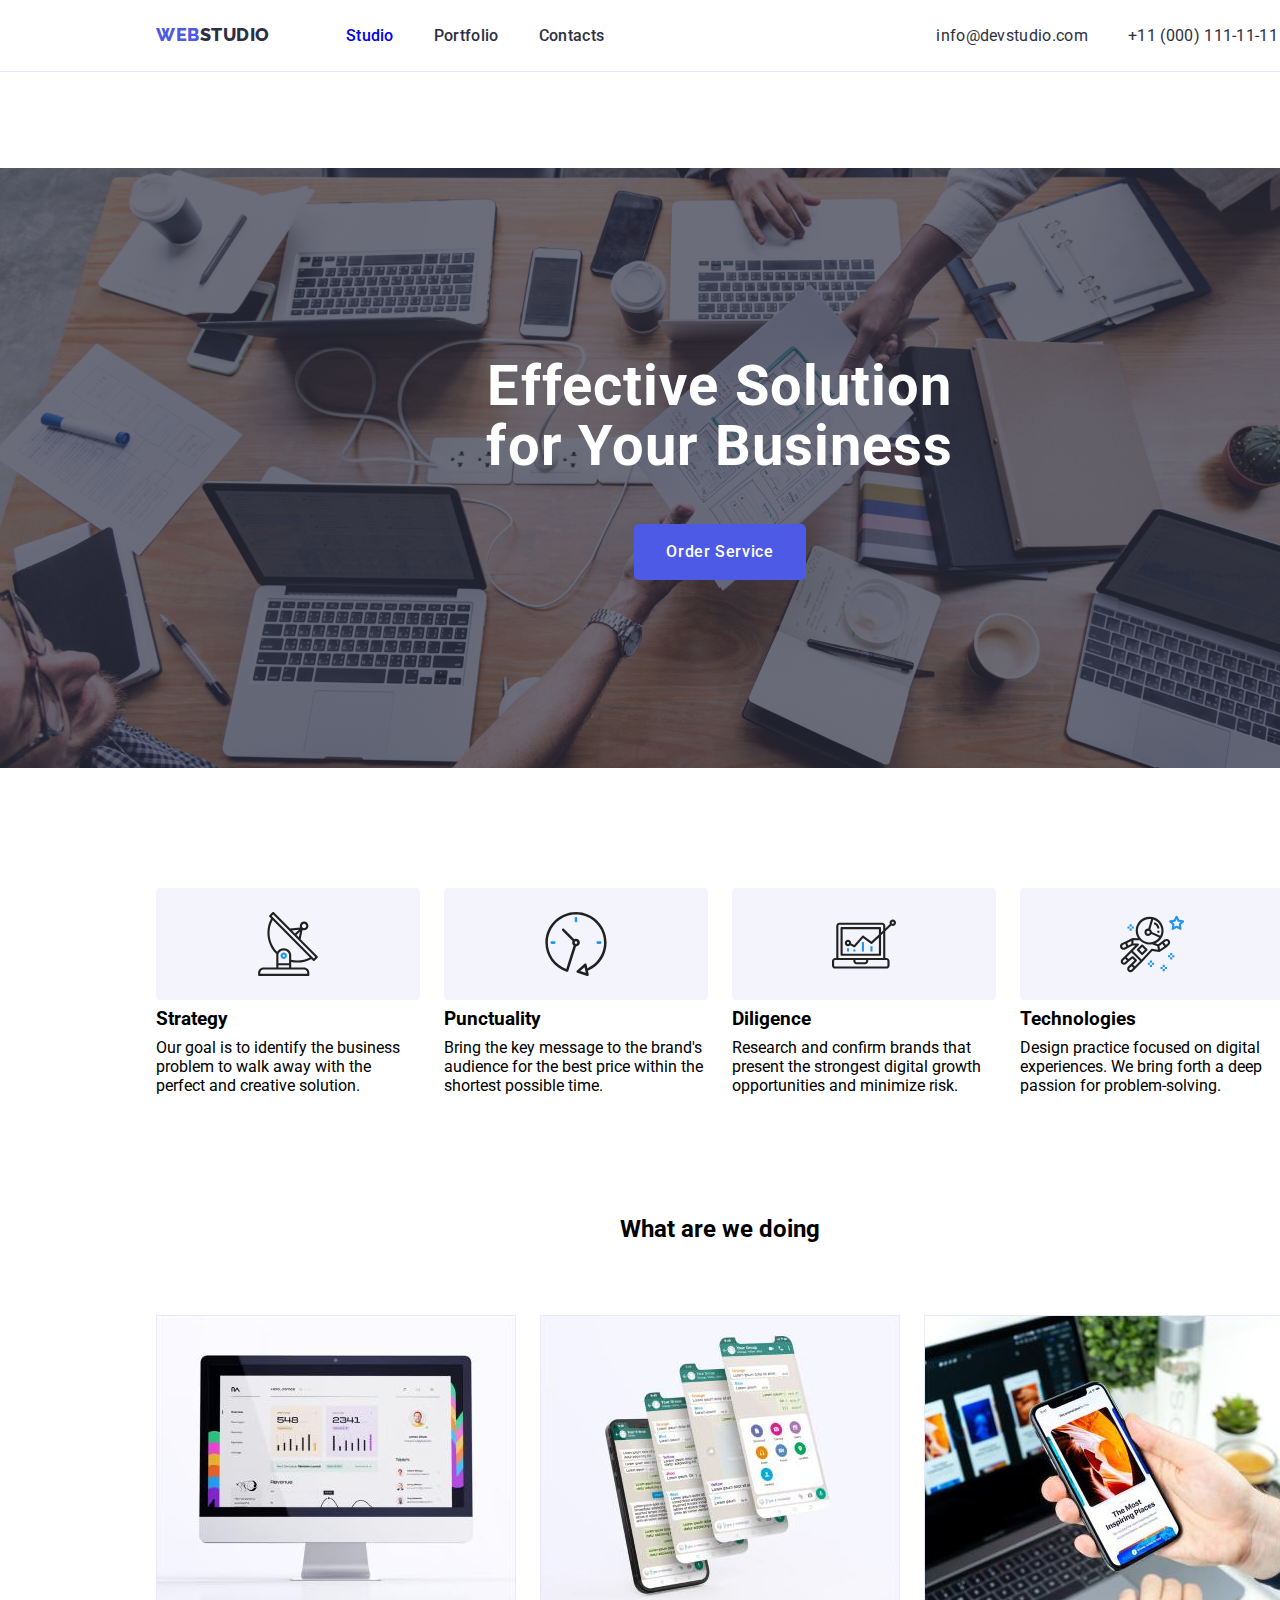
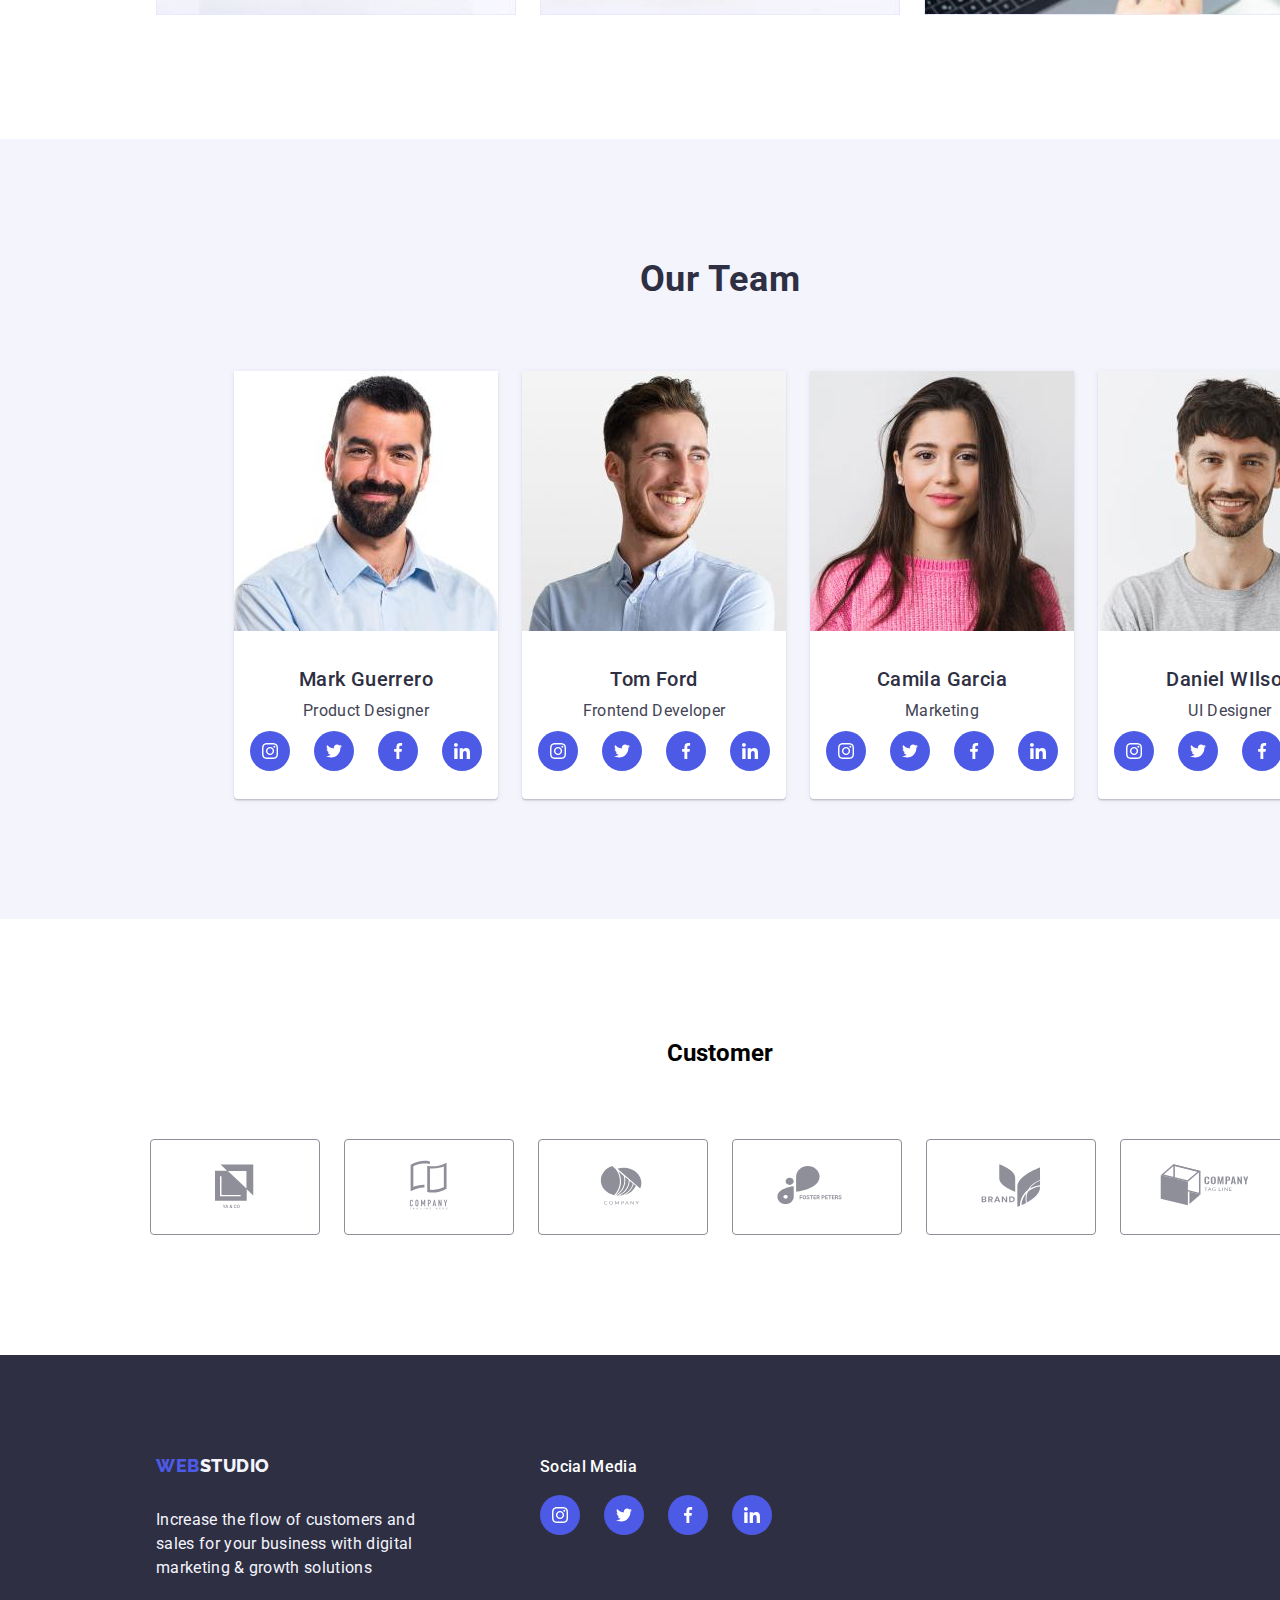
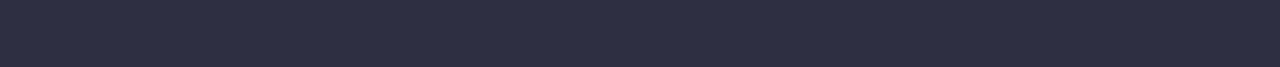
==== index.html @ 0f185a0c "Initial commit" ====
<!DOCTYPE html>
<!--homework #1-->
<html lang="en">
  <head>
    <meta charset="utf-8" />
    <meta http-equiv="x-ua-compatible" content="ie=edge" />
    <meta name="viewport" content="width=device-width, initial-scale=1.0" />
    <title>Effective Solutions for your Business</title>
    <link rel="stylesheet" href="./css/styles.css" />
    <link rel="preconnect" href="https://fonts.googleapis.com" />
    <link rel="preconnect" href="https://fonts.gstatic.com" crossorigin />
    <link
      href="https://fonts.googleapis.com/css2?family=Raleway:ital,wght@0,300;0,400;0,500;0,600;0,700;0,800;0,900;1,900&display=swap"
      rel="stylesheet"
    />
    <link rel="preconnect" href="https://fonts.googleapis.com" />
    <link rel="preconnect" href="https://fonts.gstatic.com" crossorigin />
    <link
      href="https://fonts.googleapis.com/css2?family=Roboto:wght@100;300;400;500;700;900&display=swap"
      rel="stylesheet"
    />
  </head>

  <body>
    <!--Start of header-->
    <!-- Navigation to other pages -->
    <header>
      <div class="topcontainer">
        <nav class="topline">
          <div class="logofull">
            <a class="logo" href="/"><span>WEB</span>STUDIO</a>
          </div>
          <div class="nav">
            <ul class="navigation">
              <li class="studio">
                <a href="/studio">Studio</a>
              </li>
              <li class="portfolio">
                <a href="./portfolio.html">Portfolio</a>
              </li>
              <li class="contacts">
                <a href="/contact">Contacts</a>
              </li>
            </ul>
          </div>
        </nav>

        <div class="tel-no">
          <ul class="emailandphone">
            <li class="email">
              <a href="mailto:info@devstudio.com">info@devstudio.com</a>
            </li>
            <li class="telno">
              <a href="tel:+11111111">+11 &#40;000&#41; 111-11-11</a>
            </li>
          </ul>
        </div>
      </div>
    </header>
    <!--End of Header-->

    <!--Start of Main-->
    <section>
      <div class="hero-container">
        <div class="hero-content">
          <h1>Effective Solution <br />for Your Business</h1>
          <button>Order Service</button>
        </div>
      </div>
    </section>

    <section>
      <ul class="vision">
        <li class="card">
          <div class="icons">
            <svg width="64" height="64">
              <use href="./images/icons.svg#antenna-1"></use>
            </svg>
          </div>
          <h3>Strategy</h3>
          <p>
            Our goal is to identify the business problem to walk away with the
            perfect and creative solution.
          </p>
        </li>
        <li class="card">
          <div class="icons">
            <svg width="64" height="64">
              <use href="./images/icons.svg#clock-1"></use>
            </svg>
          </div>
          <h3>Punctuality</h3>
          <p>
            Bring the key message to the brand's audience for the best price
            within the shortest possible time.
          </p>
        </li>
        <li class="card">
          <div class="icons">
            <svg width="64" height="64">
              <use href="./images/icons.svg#diagram-1"></use>
            </svg>
          </div>
          <h3>Diligence</h3>
          <p>
            Research and confirm brands that present the strongest digital
            growth opportunities and minimize risk.
          </p>
        </li>
        <li class="card">
          <div class="icons">
            <svg width="64" height="64">
              <use href="./images/icons.svg#astronaut-1"></use>
            </svg>
          </div>
          <h3>Technologies</h3>
          <p>
            Design practice focused on digital experiences. We bring forth a
            deep passion for problem-solving.
          </p>
        </li>
      </ul>
    </section>

    <section class="image-container">
      <h2 class="scope">What are we doing</h2>
      <ul class="image">
        <li><img src="./images/img1.jpg" alt="photo1" width="200" /></li>
        <li><img src="./images/img2.jpg" alt="photo2" width="200" /></li>
        <li><img src="./images/img3.jpg" alt="photo3" width="200" /></li>
      </ul>
    </section>

    <!--Team Members-->
    <section class="our-team">
      <div class="team-header">
        <h3 class="team">Our Team</h3>
      </div>
      <div class="teamphotos">
        <ul class="photos">
          <li class="mark">
            <img
              src="./images/markguerrero.jpg"
              alt="Mark Guerrero"
              width="264"
            />
            <div class="cardcontent">
              <h3>Mark Guerrero</h3>
              <p>Product Designer</p>
              <div class="socialmediaicons">
                <div class="socialmedia">
                  <a class="socialicon" href="#">
                    <svg width="16" height="16">
                      <use href="./images/icons.svg#instagram-2"></use>
                    </svg>
                  </a>
                </div>
                <div class="socialmedia">
                  <a class="socialicon" href="#">
                    <svg width="16" height="16">
                      <use href="./images/icons.svg#twitter-1"></use>
                    </svg>
                  </a>
                </div>
                <div class="socialmedia">
                  <a class="socialicon" href="#">
                    <svg width="16" height="16">
                      <use href="./images/icons.svg#facebook-1"></use>
                    </svg>
                  </a>
                </div>
                <div class="socialmedia">
                  <a class="socialicon" href="#">
                    <svg width="16" height="16">
                      <use href="./images/icons.svg#linkedin-1"></use>
                    </svg>
                  </a>
                </div>
              </div>
            </div>
          </li>
          <li>
            <img src="./images/tomford.jpg" alt="Tom Ford" width="264" />
            <div class="cardcontent">
              <h3>Tom Ford</h3>
              <p>Frontend Developer</p>
              <div class="socialmediaicons">
                <div class="socialmedia">
                  <a class="socialicon" href="#">
                    <svg width="16" height="16">
                      <use href="./images/icons.svg#instagram-2"></use>
                    </svg>
                  </a>
                </div>
                <div class="socialmedia">
                  <a class="socialicon" href="#">
                    <svg width="16" height="16">
                      <use href="./images/icons.svg#twitter-1"></use>
                    </svg>
                  </a>
                </div>
                <div class="socialmedia">
                  <a class="socialicon" href="#">
                    <svg width="16" height="16">
                      <use href="./images/icons.svg#facebook-1"></use>
                    </svg>
                  </a>
                </div>
                <div class="socialmedia">
                  <a class="socialicon" href="#">
                    <svg width="16" height="16">
                      <use href="./images/icons.svg#linkedin-1"></use>
                    </svg>
                  </a>
                </div>
              </div>
            </div>
          </li>
          <li>
            <img
              src="./images/camilagarcia.jpg"
              alt="Camila Garcia"
              width="264"
            />
            <div class="cardcontent">
              <h3>Camila Garcia</h3>
              <p>Marketing</p>
              <div class="socialmediaicons">
                <div class="socialmedia" href="#">
                  <a class="socialicon">
                    <svg width="16" height="16">
                      <use href="./images/icons.svg#instagram-2"></use>
                    </svg>
                  </a>
                </div>
                <div class="socialmedia">
                  <a class="socialicon" href="#">
                    <svg width="16" height="16">
                      <use href="./images/icons.svg#twitter-1"></use>
                    </svg>
                  </a>
                </div>
                <div class="socialmedia">
                  <a class="socialicon" href="#">
                    <svg width="16" height="16">
                      <use href="./images/icons.svg#facebook-1"></use>
                    </svg>
                  </a>
                </div>
                <div class="socialmedia">
                  <a class="socialicon" href="#">
                    <svg width="16" height="16">
                      <use href="./images/icons.svg#linkedin-1"></use>
                    </svg>
                  </a>
                </div>
              </div>
            </div>
          </li>
          <li>
            <img
              src="./images//danielwilson.jpg"
              alt="Daniel WIlson"
              width="264"
            />
            <div class="cardcontent">
              <h3>Daniel WIlson</h3>
              <p>UI Designer</p>
              <div class="socialmediaicons">
                <div class="socialmedia">
                  <a class="socialicon" href="#">
                    <svg width="16" height="16">
                      <use href="./images/icons.svg#instagram-2"></use>
                    </svg>
                  </a>
                </div>
                <div class="socialmedia">
                  <a class="socialicon" href="#">
                    <svg width="16" height="16">
                      <use href="./images/icons.svg#twitter-1"></use>
                    </svg>
                  </a>
                </div>
                <div class="socialmedia">
                  <a class="socialicon" href="#">
                    <svg width="16" height="16">
                      <use href="./images/icons.svg#facebook-1"></use>
                    </svg>
                  </a>
                </div>
                <div class="socialmedia">
                  <a class="socialicon" href="#">
                    <svg width="16" height="16">
                      <use href="./images/icons.svg#linkedin-1"></use>
                    </svg>
                  </a>
                </div>
              </div>
            </div>
          </li>
        </ul>
      </div>
    </section>

    <!-- CUSTOMERS -->

    <section class="customers">
      <h2 class="customerheader">Customer</h2>

      <ul class="customer">
        <li class="customerlogo">
          <a class="clientlogo">
            <svg width="104" height="56">
              <use href="./images/icons.svg#Logo-6"></use>
            </svg>
          </a>
        </li>
        <li class="customerlogo">
          <a class="clientlogo">
            <svg width="104" height="56">
              <use href="./images/icons.svg#Logo-4"></use>
            </svg>
          </a>
        </li>
        <li class="customerlogo">
          <a class="clientlogo">
            <svg width="104" height="56">
              <use href="./images/icons.svg#Logo-3"></use>
            </svg>
          </a>
        </li>
        <li class="customerlogo">
          <a class="clientlogo">
            <svg width="104" height="56">
              <use href="./images/icons.svg#Logo-2"></use>
            </svg>
          </a>
        </li>
        <li class="customerlogo">
          <a class="clientlogo">
            <svg width="104" height="56">
              <use href="./images/icons.svg#Logo"></use>
            </svg>
          </a>
        </li>
        <li class="customerlogo">
          <a class="clientlogo">
            <svg width="104" height="56">
              <use href="./images/icons.svg#Logo-1"></use>
            </svg>
          </a>
        </li>
      </ul>
    </section>

    <!--End of Main-->

    <!--Start of Footer-->
    <footer>
      <div class="footersection">
        <div class="footer-content">
          <a class="logofooter" href="#"><span>WEB</span>STUDIO</a>
          <p class="footermessage">
            Increase the flow of customers and sales for your business with
            digital marketing & growth solutions
          </p>
        </div>
        <div class="footersocialmedia">
          <h3 class="socialmediafooter">Social Media</h3>
          <div class="socialmediaicons-1">
            <div class="socialmedia-1">
              <a class="socialicons" href="#">
                <svg width="16" height="16">
                  <use href="./images/icons.svg#instagram-2"></use>
                </svg>
              </a>
            </div>
            <div class="socialmedia-1">
              <a class="socialicons" href="#">
                <svg width="16" height="16">
                  <use href="./images/icons.svg#twitter-1"></use>
                </svg>
              </a>
            </div>
            <div class="socialmedia-1">
              <a class="socialicons" href="#">
                <svg width="16" height="16">
                  <use href="./images/icons.svg#facebook-1"></use>
                </svg>
              </a>
            </div>
            <div class="socialmedia-1">
              <a class="socialicons" href="#">
                <svg width="16" height="16">
                  <use href="./images/icons.svg#linkedin-1"></use>
                </svg>
              </a>
            </div>
          </div>
        </div>
      </div>
    </footer>
  </body>
</html>
---- css/styles.css ----
:root {
    --NAVY-BLUE: #2E2F42;
    --IRIS: #4D5AE5;
}

* {
    margin: 0;
    padding: 0;
    box-sizing: border-box;
}

body {
    background-color: #fff;
    font-family: 'Roboto';
    width: 1440px;
    height: 2592px;
    margin: 0 auto;
}

/* start headliner design*/

.logo {
    color: var(--NAVY-BLUE);
    font-family: Raleway;
    font-size: 18px;
    font-style: normal;
    font-weight: 800;
    line-height: 21px;
    letter-spacing: 0.54px;
    text-transform: uppercase;
}

span {
    color: var(--IRIS);
    font-family: 'Raleway', sans-serif;
    font-size: 18px;
    font-style: normal;
    font-weight: 800;
    line-height: 21px;
    initial-letter: 0.54px;
    text-transform: uppercase;
}


nav a {
    text-decoration: none;
}

.navigation {
    font-family: 'Roboto';
    font-size: 16px;
    font-style: normal;
    font-weight: 500;
    line-height: 24px;
    letter-spacing: 0.32px;
    list-style: none;

}

.portfolio a,
.contacts a {
    color: var(--NAVY-BLUE);
}

.emailandphone {
    font-family: Roboto;
    font-size: 16px;
    font-style: normal;
    font-weight: 400;
    line-height: 24px;
    letter-spacing: 0.32px;
    list-style: none;
}

.emailandphone a {
    text-decoration: none;
    color: var(--NAVY-BLUE);
}

.topcontainer {
    border-bottom: 1px solid var(--CORNFLOWER, #E7E9FC);
    background: var(--WHITE, #FFF);
}

/* end headliner design */


/* start of headliner layout */

.topcontainer {
    display: flex;
    align-items: center;
    /* justify-content:flex-start; */
    width: 1440px;
    height: 72px;
    margin-bottom: 96px;
}

.topcontainer .logo {
    display: flex;
    /* align-content: flex-start; */
    /* align-items: start; */
    margin-left: 156px;
}

.topcontainer .topline {
    display: flex;
    /* align-content: flex-start; */
    /* align-items: flex-start; */
    /* justify-content: flex-start; */
}

.topcontainer .navigation {
    display: flex;
    /* justify-content: right; */
    margin-left: 76px;
    gap: 40px
}

.emailandphone {
    display: flex;
    align-items: center;
    margin-left: 332px;
    /* justify-content: right; */
    gap: 40px;
}

/* end of headliner layout */





/* banner */

.hero-container {
    height: 600px;  
    background-color: var(--NAVY-BLUE);
    background-image: linear-gradient(to bottom,
    rgba(46, 47, 66, 0.70),
    rgba(46, 47, 66, 0.70)),
    url("../images/people-office-1.jpg");
}

.hero-container h1{
    color: #fff;
}

.hero-container button{
    position: relative;
    left: 0px;
    bottom: 0px;
    background-color: var(--IRIS);
    border: 0;
    border-radius: 5px;
    color: #fff;

}
h1 {
    color: var(--WHITE, #FFF);
    text-align: center;

    /* Header 1 */
    font-family: Roboto;
    font-size: 56px;
    font-style: normal;
    font-weight: 700;
    line-height: 60px;
    /* 107.143% */
    letter-spacing: 1.12px;
    text-align: center;    
}

button {color: var(--WHITE, #FFF);

    /* Button Text */
    font-family: Roboto;
    font-size: 16px;
    font-style: normal;
    font-weight: 500;
    line-height: 24px;
    /* 150% */
    letter-spacing: 0.64px;}
/* end of banner */

/* start hero container */
.hero-container{
    display: flex;
    justify-content: center;
    align-items: center;
}

.hero-container .hero-content{
    /* margin-top: 100px ; */
    display: flex;
    justify-content: center;
    flex-direction: column;
    align-items: center;
}

.hero-content button{
    margin-top: 48px;
    padding: 16px 32px;
}
/* end hero container */






/* section */
.vision{
    display: flex;
    /* justify-content: space-around; */
    margin:120px 156px;
}

.vision li{
    width: 264px;
}



section .vision .card:not(:nth-child(1)){
    margin-left: 24px;
}
/* end section */





/* WHAT ARE WE DOING */

.image-container{
    display: flex;
    flex-direction: column;
}

.image-container .image{
    display: flex;
    margin-left: 156px;
}

.image-container .image img{
    width: 360px;
    height: 300px;
    margin-right: 24px;
}
.image li {
    list-style: none
}

/* WHAT ARE WE DOING */






/* body */




/* WHAT WE DO LAYOUT */
.scope {
    text-align: center;
    margin-bottom: 72px;
}

.icons {
    display: flex;
    justify-content: center;
    border-radius: 4px;
    background: var(--CLOUD, #F4F4FD);
    align-items: center;
    padding: 24px 100px;
}

.vision li {
    display: flex;
    flex-direction: column;
    gap: 8px;
}


/* team members layout */
/*  OUR TEAM DESIGN */
.our-team{
    background-color: #F4F4FD;
    margin-top: 120px;
    padding-bottom: 120px;
    padding-top: 120px;
    
}

.team {
    color: var(--NAVY-BLUE, #2E2F42);
    text-align: center;
    /* Header 2 */
    font-family: Roboto;
    font-size: 36px;
    font-style: normal;
    font-weight: 700;
    line-height: 40px;
    /* 111.111% */
    letter-spacing: 0.72px;
    text-transform: capitalize;}



.photos li{
    width: 264px;
    height: 428px;
    background-color: #FFFFFF;
    border-radius: 0px 0px 4px 4px;
    box-shadow: 0px 2px 1px 0px rgba(46, 47, 66, 0.08),
            0px 1px 1px 0px rgba(46, 47, 66, 0.16),
            0px 1px 6px 0px rgba(46, 47, 66, 0.08);
    
    }

        
.photos h3{
    color: var(--NAVY-BLUE, #2E2F42);
    text-align: left;
    /* Header 3 */
    font-family: Roboto;
    font-size: 20px;
    font-style: normal;
    font-weight: 500;
    line-height: 24px;
    /* 120% */
    letter-spacing: 0.4px;
}
        
.photos p{
    color: var(--SLATE, #434455);
    text-align: left;
    /* Body */
    font-family: Roboto;
    font-size: 16px;
    font-style: normal;
    font-weight: 400;
    line-height: 24px;
    /* 150% */
    letter-spacing: 0.32px;
}

.photos {
    list-style: none;
    display: flex;
    justify-self: center;
    gap: 24px;
    padding-top: 72px;
    margin-left: 156px;


.socialicon {
    fill: #fff;   
        }

.socialmedia {
    display: flex;
    /* justify-content: center; */
    background-color: #4D5AE5;
    padding: 12px;
    border-radius: 20px;
    width: 40px;
    height: 40px;
     }
        
.socialmediaicons {
    display: flex;
    align-content: center;
    gap:24px;
     }
        
 .cardcontent {
    display: flex;
    width: 232px;
    flex-direction: column;
    justify-content: center;
    align-items: center;
    gap: 8px;
    margin-left: 16px;  
    padding-top: 32px;  
    }
}

    /* END OUR TEAM DESIGN */
        
        
    /* CUSTOMERS DESIGN AND LAYOUT */
        
        
.customerheader {
    display: flex;
    justify-content: center;
    padding-top: 120px;
    padding-bottom: 72px;      
    }

.customer {
    list-style: none;
    display: flex;
    justify-content: center;
    gap: 24px;
    padding-bottom: 120px;
}


.customerlogo {
    display: flex;
    align-content: center;
    fill:#8E8F99;
    padding: 16px 32px;
    border-radius: 4px;
    border: 1px solid var(--LIGHT-SLATE, #8E8F99);    
}

.clientlogo {
       padding-top: 2px;
}

 /* CUSTOMERS DESIGN AND LAYOUT */


 

/* end of body */






/* footer */
.logofooter {
    color: var(--CLOUD, #F4F4FD);
    font-family: Raleway;
    font-size: 18px;
    font-style: normal;
    font-weight: 800;
    line-height: 21px;
    letter-spacing: 0.54px;
    text-transform: uppercase;

}

span {
    color: var(--IRIS);
    font-family: 'Raleway', sans-serif;
    font-size: 18px;
    font-style: normal;
    font-weight: 800;
    line-height: 21px;
    initial-letter: 0.54px;
    text-transform: uppercase;
}

footer {
    /* width: 1440px; */
    height: 312px;
    background-color: var(--NAVY-BLUE);
}

footer .footer-content{
    flex-direction: column;
    display: flex;
    padding-left: 156px;
}

footer a{
    text-decoration: none;
    margin-bottom: 16px;
}

.hero-container h1 {
    color: #fff;
}

.footermessage {
    color: var(--CLOUD, #F4F4FD);
    /* Body */
    font-family: Roboto;
    font-size: 16px;
    font-style: normal;
    font-weight: 400;
    line-height: 24px;
    letter-spacing: 0.32px;
    width: 264px;
    margin-top:16px;
}


/* SOCIAL MEDIA FOOTER */


.socialmediafooter {
    color: var(--WHITE, #FFF);

    /* Body Medium */
    font-family: Roboto;
    font-size: 16px;
    font-style: normal;
    font-weight: 500;
    line-height: 24px;
    /* 150% */
    letter-spacing: 0.32px;
}

.socialicons {
    fill: #fff;
}

.socialmedia-1 {
    display: flex;
    /* justify-content: center; */
    background-color: #4D5AE5;
    padding: 12px;
    border-radius: 20px;
    width: 40px;
    height: 40px;
}

.socialmediaicons-1 {
    display: flex;
    align-content: center;
    gap: 24px;
}
/* SOCIAL MEDIA FOOTER */

.footersection {
    display: flex;
    gap: 120px;
    padding-top: 100px;
   
    
}
.footersocialmedia {
    display: flex;
    flex-direction: column;
    gap: 16px;
}

/* end of footer */




/* Navigation Interaction */
.portfolio a:hover,
.contacts a:hover {
    color: #6063a3;
}

.studio a:hover {
    color: #5c5e7f;
}

.hero-container button:hover {
    color: var(--NAVY-BLUE);
    background-color: #FFF;
}

.emailandphone a:hover,
footer p:hover {
    color: #4D5AE5;
}

.socialmedia-1:hover {
    transform: scale(1.2);   
}

.socialmedia:hover {
    transform: scale(1.2);
}
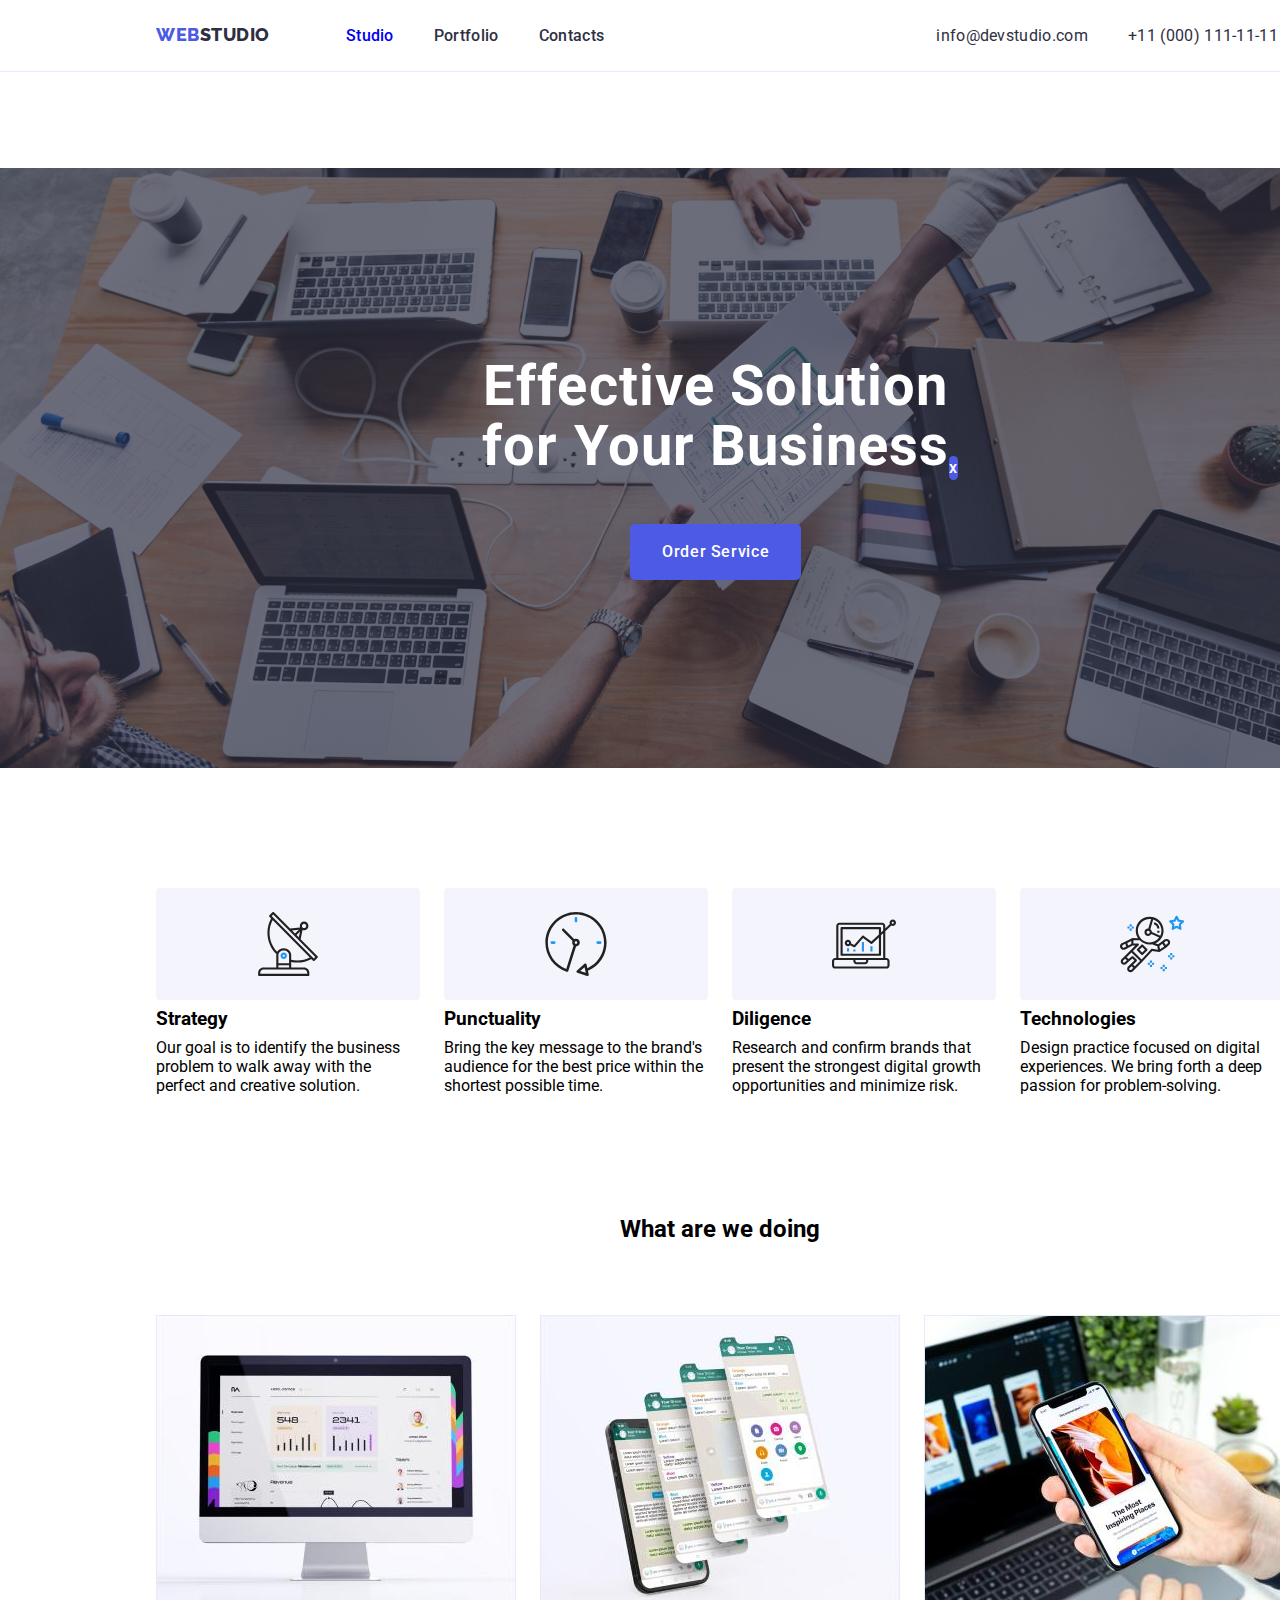
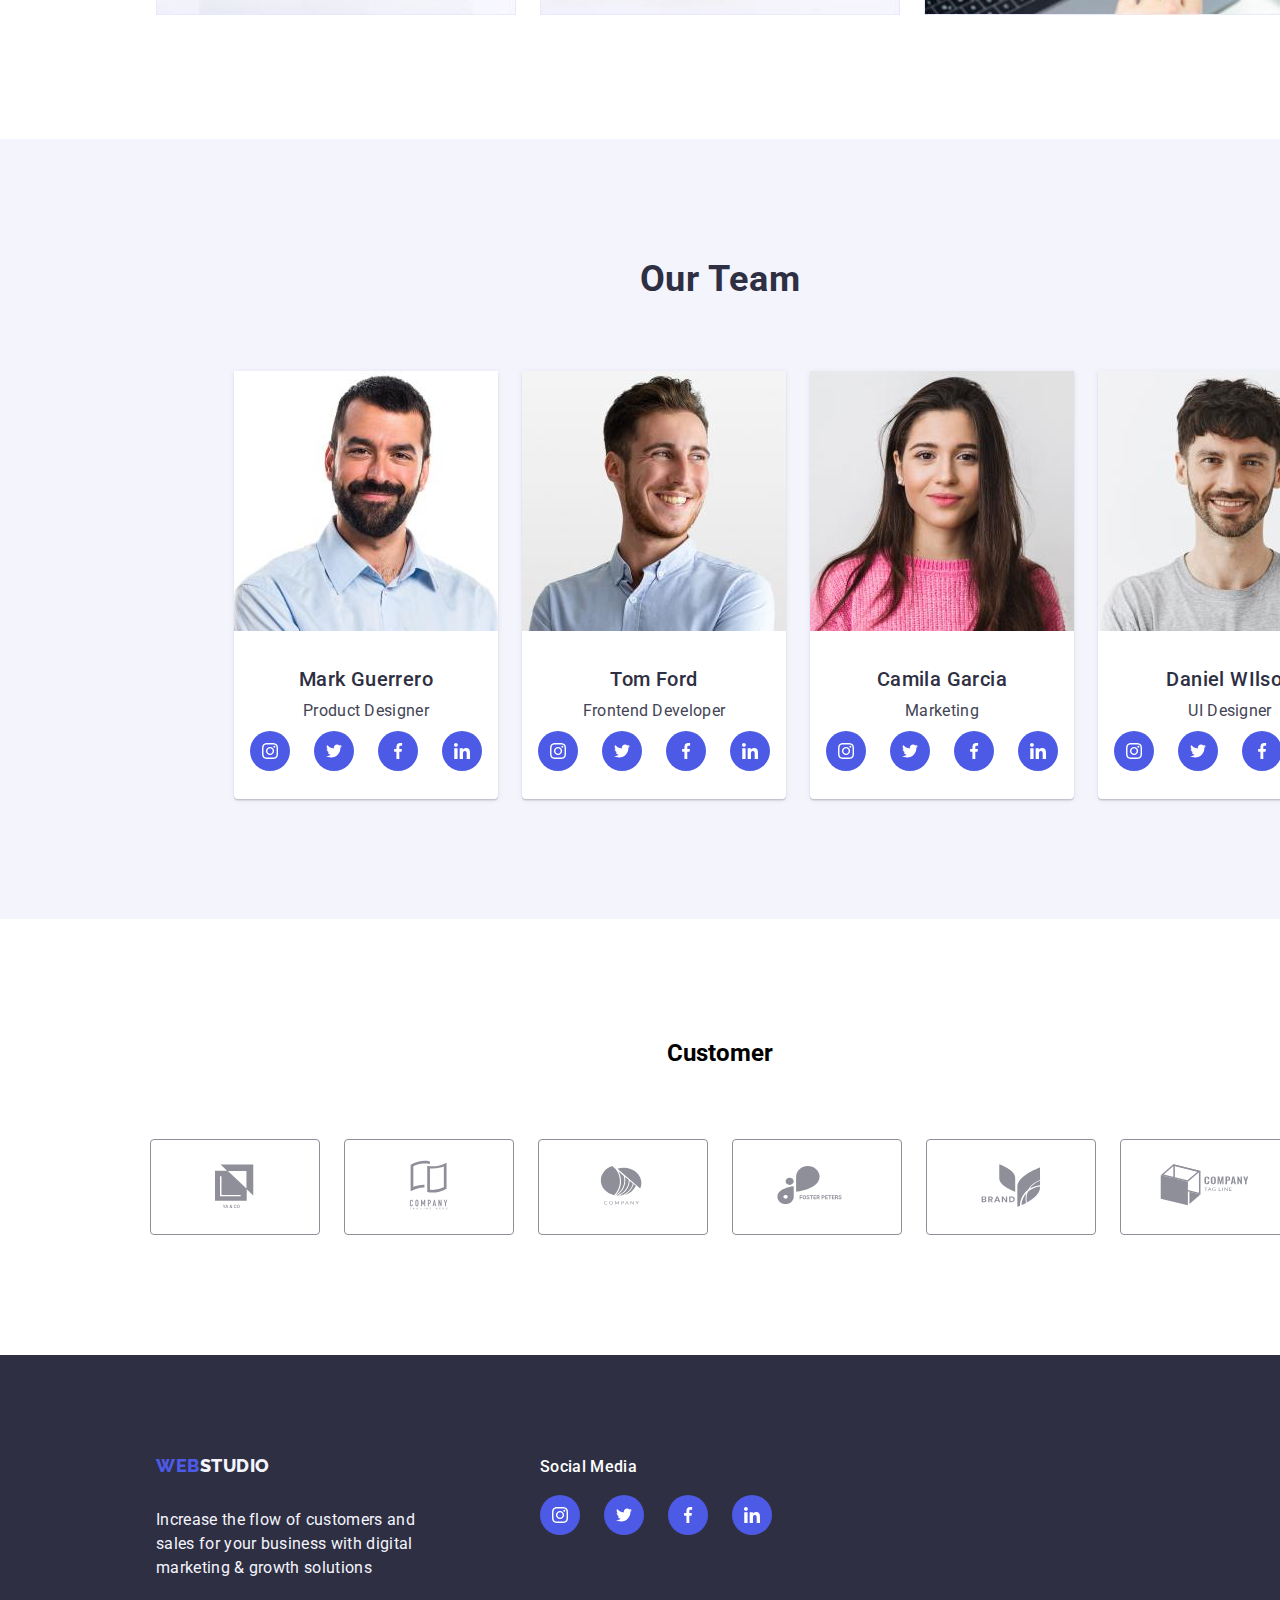
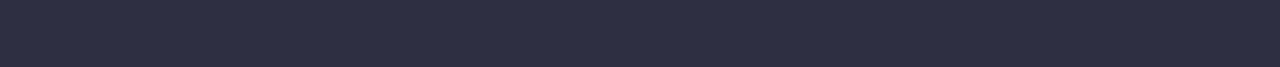
==== commit f7e2d1e9: "hw05 1st commit" ====
--- a/index.html
+++ b/index.html
@@ -64,7 +64,10 @@
       <div class="hero-container">
         <div class="hero-content">
           <h1>Effective Solution <br />for Your Business</h1>
-          <button>Order Service</button>
+          <button class="orderbutton">Order Service</button>
+        </div>
+        <div class="modalbutton">
+          <button class="closebutton">x</button>
         </div>
       </div>
     </section>
--- a/css/styles.css
+++ b/css/styles.css
@@ -577,4 +577,11 @@
 
 .socialmedia:hover {
     transform: scale(1.2);
-}+}
+
+
+
+
+/* MODAL */
+
+
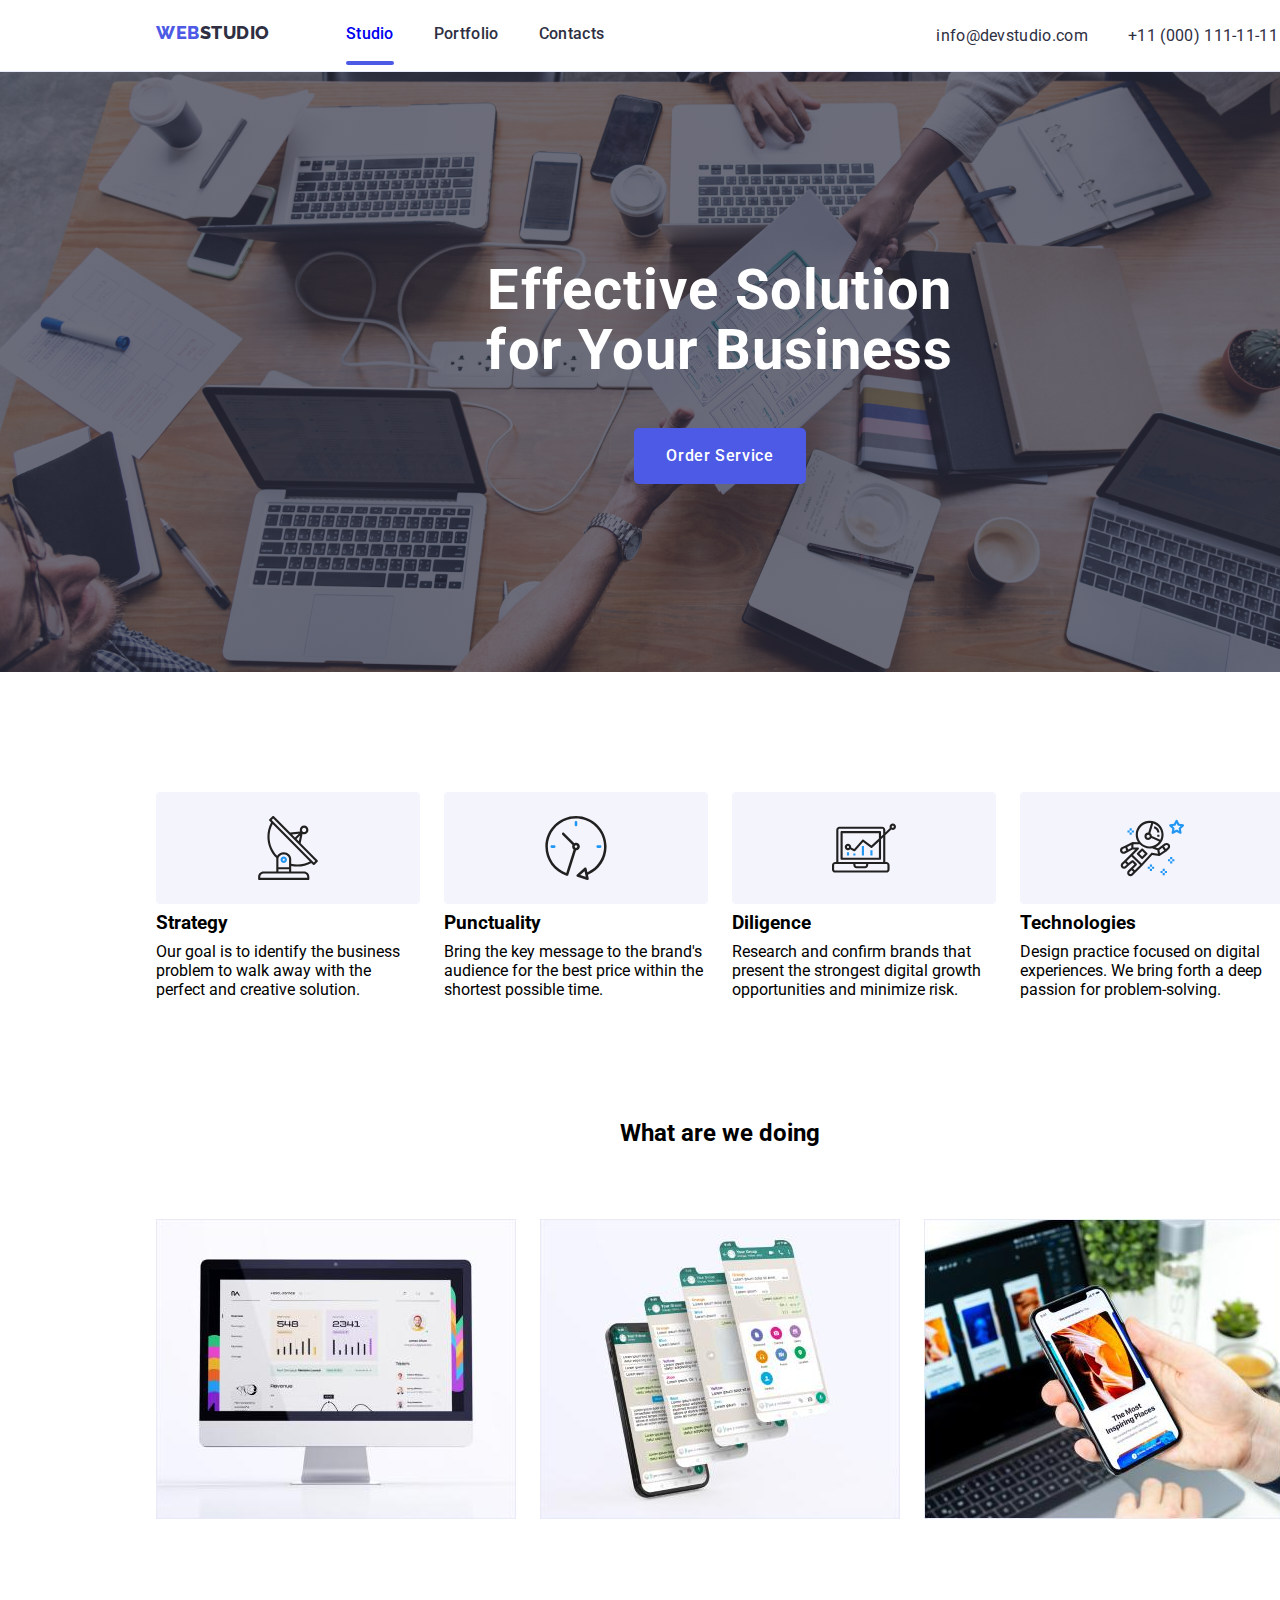
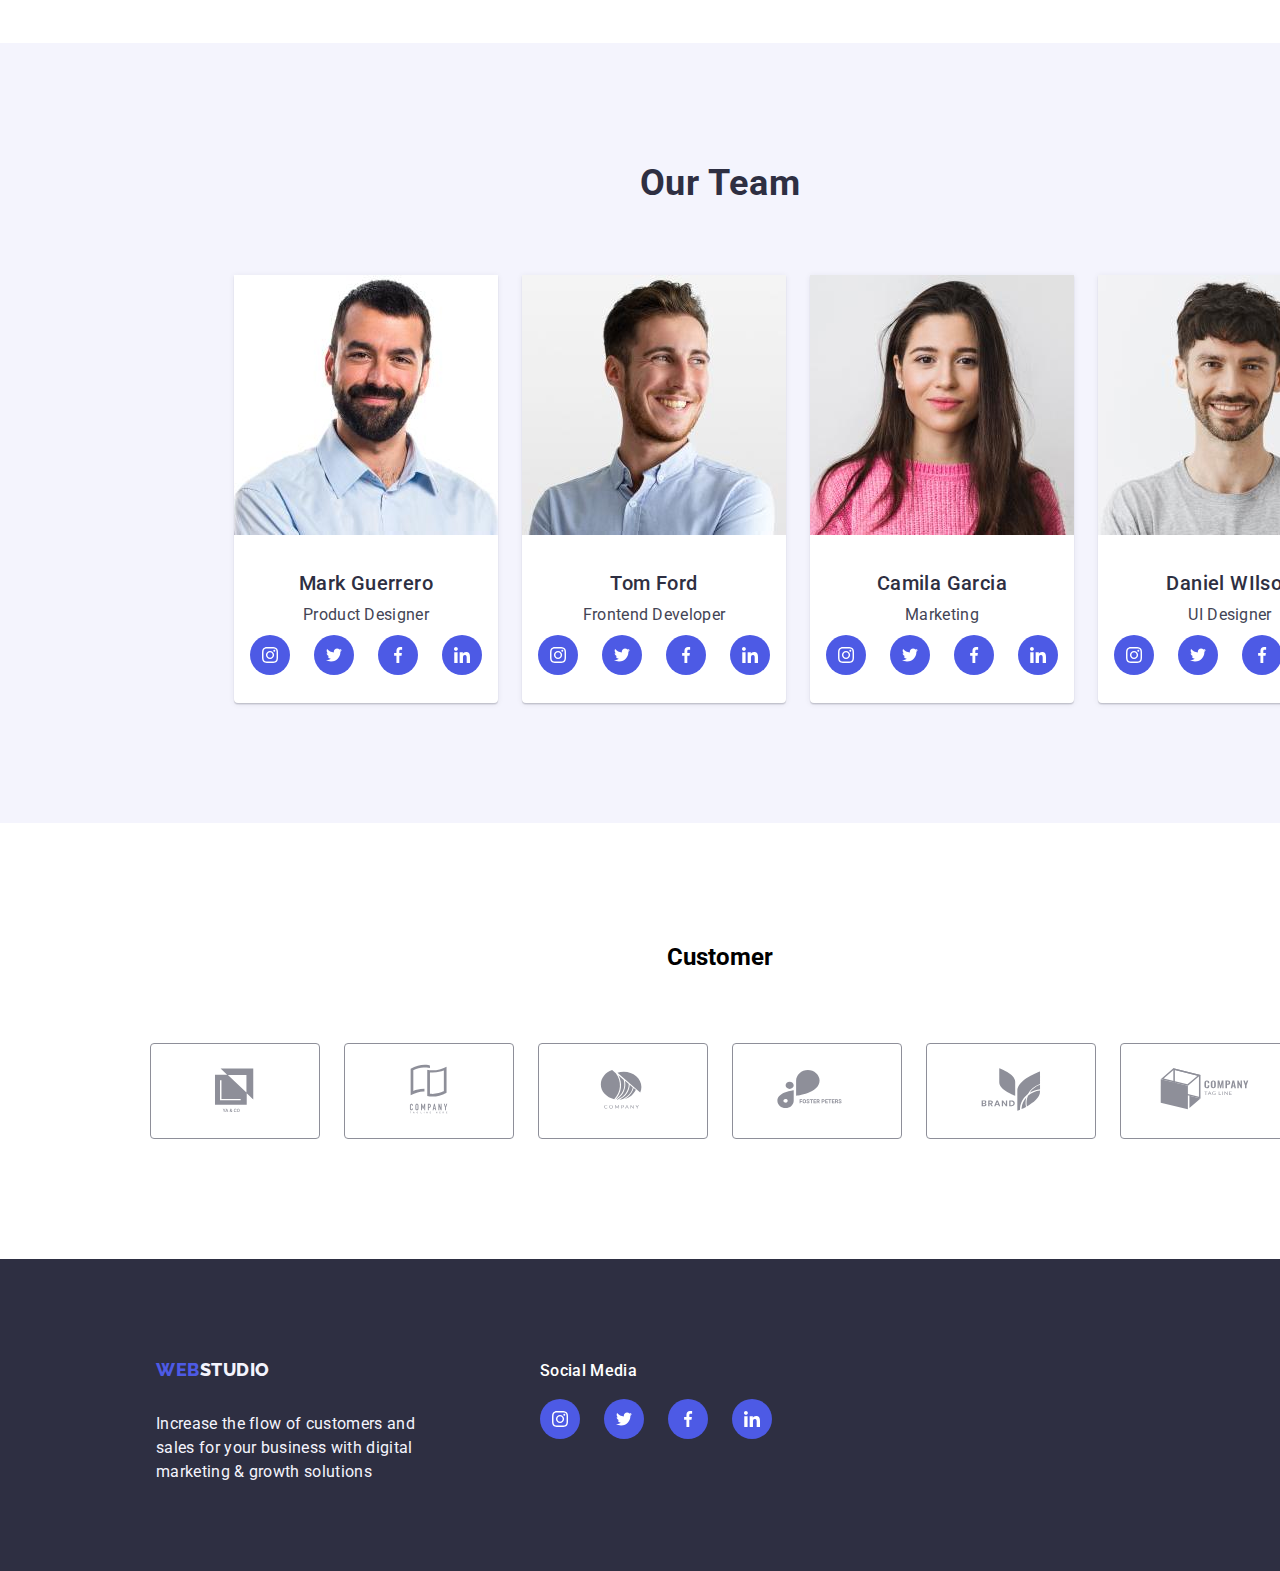
==== commit acc89264: "2nd commit" ====
--- a/index.html
+++ b/index.html
@@ -32,8 +32,8 @@
           </div>
           <div class="nav">
             <ul class="navigation">
-              <li class="studio">
-                <a href="/studio">Studio</a>
+              <li class="studio active">
+                <a href="./index.html">Studio</a>
               </li>
               <li class="portfolio">
                 <a href="./portfolio.html">Portfolio</a>
@@ -60,14 +60,18 @@
     <!--End of Header-->
 
     <!--Start of Main-->
-    <section>
+    <section class="herobanner">
       <div class="hero-container">
         <div class="hero-content">
           <h1>Effective Solution <br />for Your Business</h1>
-          <button class="orderbutton">Order Service</button>
+          <button id="modalBtn" class="orderbutton" data-modal-open>
+            Order Service
+          </button>
         </div>
-        <div class="modalbutton">
-          <button class="closebutton">x</button>
+        <div class="backdrop is-hidden" data-modal>
+          <div class="modal">
+            <button class="modal-close-btn" data-modal-close>&times;</button>
+          </div>
         </div>
       </div>
     </section>
@@ -403,5 +407,6 @@
         </div>
       </div>
     </footer>
+    <script src="./js/modal.js"></script>
   </body>
 </html>
--- a/css/styles.css
+++ b/css/styles.css
@@ -7,6 +7,8 @@
     margin: 0;
     padding: 0;
     box-sizing: border-box;
+    border: none;
+
 }
 
 body {
@@ -82,6 +84,18 @@
     background: var(--WHITE, #FFF);
 }
 
+
+.active::after {
+    content: " ";
+    display: block;
+    height: 4px;
+    width: 100%;
+    border-radius: 2px;
+    background-color: #4D5AE5;
+    position: relative;
+    top: 15px;
+
+}
 /* end headliner design */
 
 
@@ -93,7 +107,7 @@
     /* justify-content:flex-start; */
     width: 1440px;
     height: 72px;
-    margin-bottom: 96px;
+    /* margin-bottom: 96px; */
 }
 
 .topcontainer .logo {
@@ -146,8 +160,8 @@
     color: #fff;
 }
 
-.hero-container button{
-    position: relative;
+.hero-container .orderbutton{
+    /* position: relative; */
     left: 0px;
     bottom: 0px;
     background-color: var(--IRIS);
@@ -171,7 +185,7 @@
     text-align: center;    
 }
 
-button {color: var(--WHITE, #FFF);
+.orderbutton {color: var(--WHITE, #FFF);
 
     /* Button Text */
     font-family: Roboto;
@@ -203,6 +217,65 @@
     padding: 16px 32px;
 }
 /* end hero container */
+
+
+
+
+/* MODAL  */
+
+.backdrop {
+    width: 100%;
+    height: 100%;
+    background: rgba(0, 0, 0, 0.4);
+    position: fixed;
+    top: 0;
+    display: flex;
+    justify-content: center;
+    align-items: top;
+    padding-top: 80px;
+    
+}
+
+.modal {
+    width: 408px;
+    height: 584px;
+    border-radius: 4px;
+    background: var(--DAIRY, #FCFCFC);
+    box-shadow: 0px 2px 1px 0px rgba(0, 0, 0, 0.20), 0px 1px 3px 0px rgba(0, 0, 0, 0.12), 0px 1px 1px 0px rgba(0, 0, 0, 0.14);
+}
+
+.modal-close-btn {
+    border-radius: 100%;
+    border: 1px solid rgba(0, 0, 0, 0.5);
+    /* background-color: #FFF; */
+    fill: var(--CORNFLOWER, #E7E9FC);
+    stroke-width: 1px;
+    stroke: rgba(0, 0, 0, 0.10);
+    width: 24px;
+    height: 24px;
+    color: var(--CORNFLOWER);
+    margin-left: auto;
+    margin-right: 15px;
+    margin-top: 15px;
+    display: block;
+    transition: fill 250ms cubic-bezier(0.4, 0, 0.2, 1);
+    display: flex;
+    justify-content: center;
+    align-items: center;
+    font-size: larger;
+}
+
+.modal-close-btn:hover, .modal-close-btn:focus {
+    cursor: pointer;
+    transform: scale(1.2);
+}
+
+.is-hidden {
+    visibility: hidden;
+    opacity: 0;
+    pointer-events: none;
+
+}
 
 
 
@@ -582,6 +655,6 @@
 
 
 
-/* MODAL */
-
-
+
+
+
